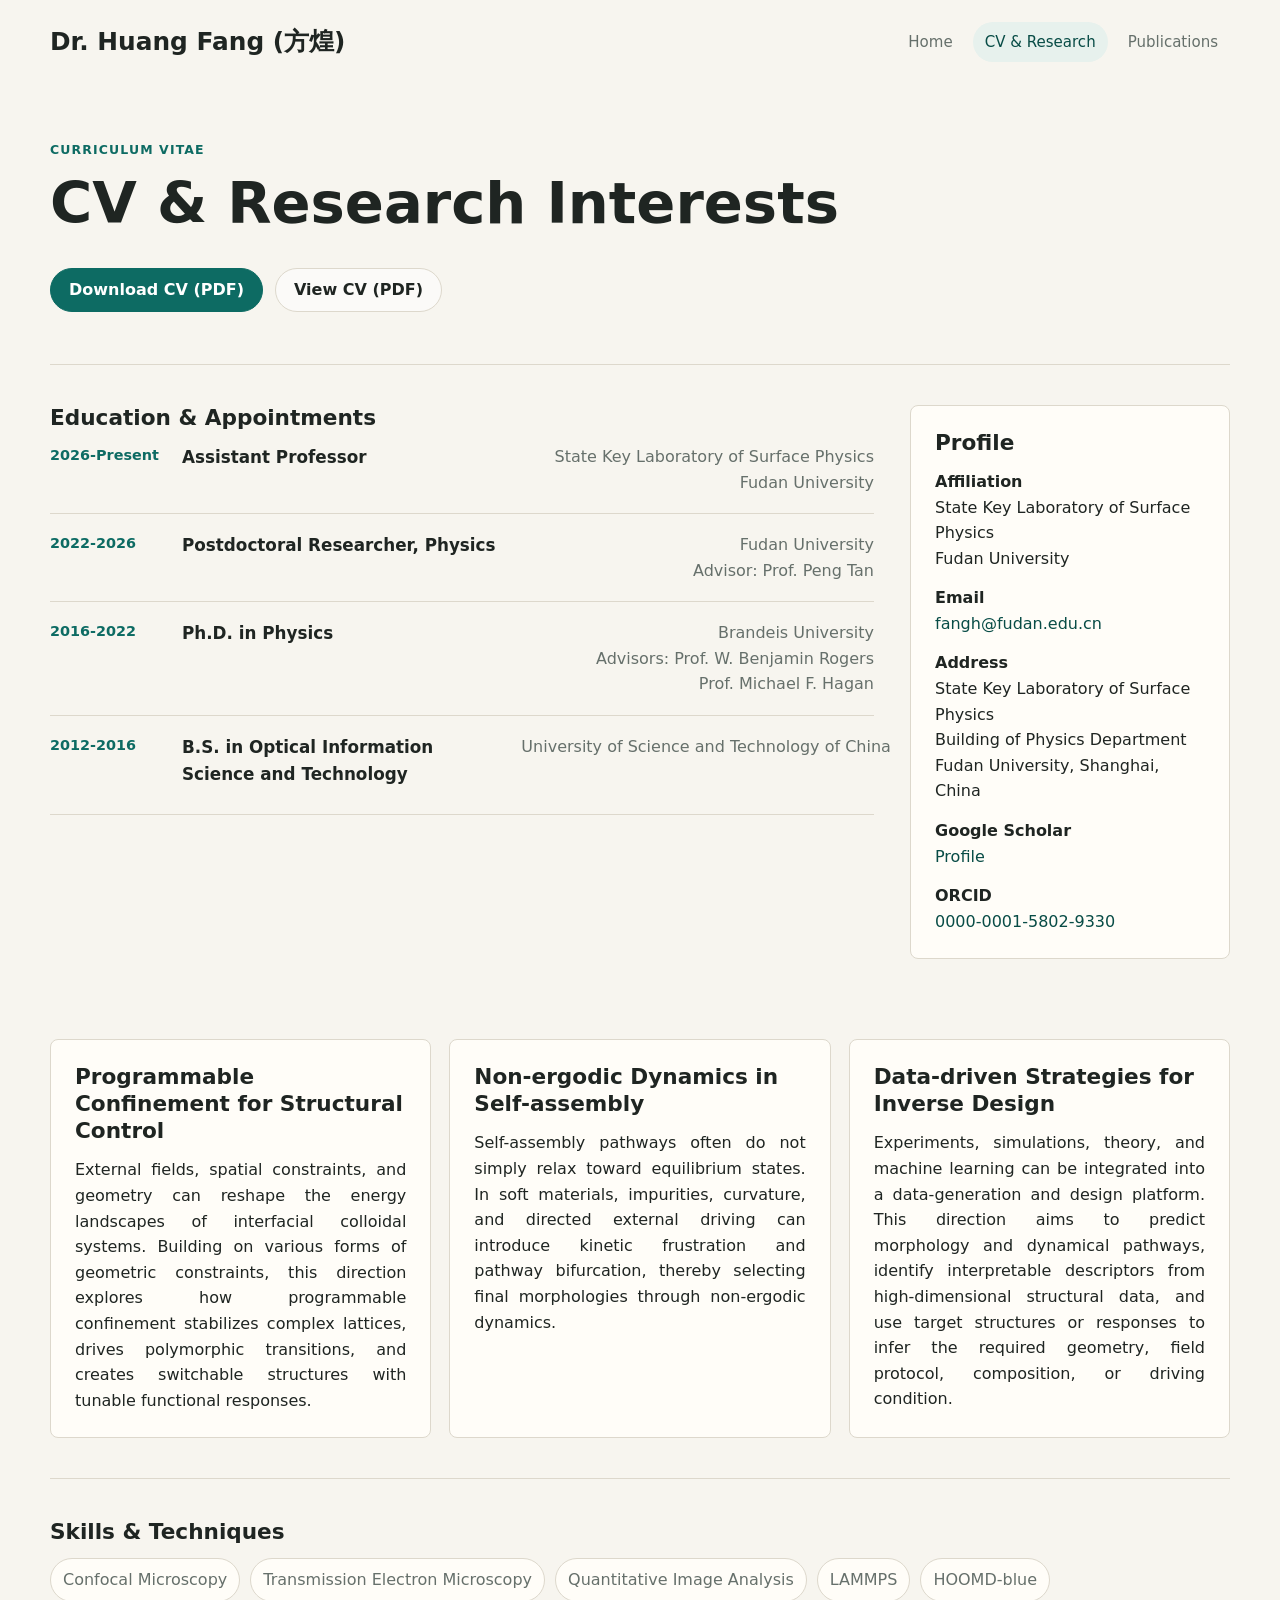
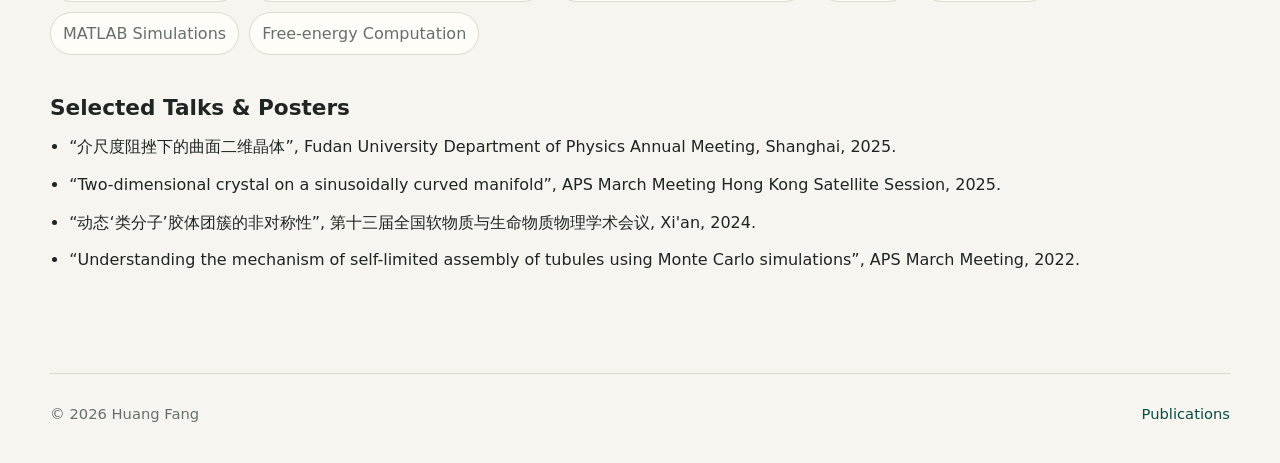
==== resume.html @ 9b227d9d "Add latest CV PDF with download and viewing links" ====
<!doctype html>
<html lang="en">
  <head>
    <meta charset="utf-8">
    <meta name="viewport" content="width=device-width, initial-scale=1">
    <title>CV & Research | Huang Fang</title>
    <meta name="description" content="CV and research interests of Huang Fang, Assistant Professor at the State Key Laboratory of Surface Physics, Fudan University.">
    <link rel="icon" href="favicon.svg" type="image/svg+xml">
    <link rel="stylesheet" href="styles.css">
  </head>
  <body>
    <header class="site-header">
      <a class="brand" href="index.html">Dr. Huang Fang (方煌)</a>
      <nav class="nav" aria-label="Main navigation">
        <a href="index.html">Home</a>
        <a aria-current="page" href="resume.html">CV & Research</a>
        <a href="publications.html">Publications</a>
      </nav>
    </header>

    <main class="content-page">
      <section class="page-title">
        <p class="eyebrow">Curriculum Vitae</p>
        <h1>CV & Research Interests</h1>
        <div class="hero-actions">
          <a class="button primary" href="assets/documents/Huang-Fang-CV.pdf" download="Huang-Fang-CV.pdf">Download CV (PDF)</a>
          <a class="button" href="assets/documents/Huang-Fang-CV.pdf">View CV (PDF)</a>
        </div>
      </section>

      <section class="two-column">
        <div>
          <h2>Education & Appointments</h2>
          <div class="timeline">
            <article>
              <span>2026-Present</span>
              <h3>Assistant Professor</h3>
              <p class="timeline-meta">State Key Laboratory of Surface Physics<br>Fudan University</p>
            </article>
            <article>
              <span>2022-2026</span>
              <h3>Postdoctoral Researcher, Physics</h3>
              <p class="timeline-meta">Fudan University<br>Advisor: Prof. Peng Tan</p>
            </article>
            <article>
              <span>2016-2022</span>
              <h3>Ph.D. in Physics</h3>
              <p class="timeline-meta">Brandeis University<br>Advisors: Prof. W. Benjamin Rogers<br>Prof. Michael F. Hagan</p>
            </article>
            <article>
              <span>2012-2016</span>
              <h3>B.S. in Optical Information Science and Technology</h3>
              <p class="timeline-meta no-wrap">University of Science and Technology of China</p>
            </article>
          </div>
        </div>
        <aside class="info-box">
          <h2>Profile</h2>
          <p><strong>Affiliation</strong><br>State Key Laboratory of Surface Physics<br>Fudan University</p>
          <p><strong>Email</strong><br><a href="mailto:fangh@fudan.edu.cn">fangh@fudan.edu.cn</a></p>
          <p><strong>Address</strong><br>State Key Laboratory of Surface Physics<br>Building of Physics Department<br>Fudan University, Shanghai, China</p>
          <p><strong>Google Scholar</strong><br><a href="https://scholar.google.com/citations?user=R6jO-J0AAAAJ&hl=zh-CN" target="_blank" rel="noreferrer">Profile</a></p>
          <p><strong>ORCID</strong><br><a href="https://orcid.org/0000-0001-5802-9330" target="_blank" rel="noreferrer">0000-0001-5802-9330</a></p>
        </aside>
      </section>

      <section class="research-blocks">
        <article id="programmable-confinement">
          <h2>Programmable Confinement for Structural Control</h2>
          <p>
            External fields, spatial constraints, and geometry can reshape the energy landscapes of interfacial
            colloidal systems. Building on various forms of geometric constraints, this direction explores how
            programmable confinement stabilizes complex lattices, drives polymorphic transitions, and creates
            switchable structures with tunable functional responses.
          </p>
        </article>
        <article id="non-ergodic-dynamics">
          <h2>Non-ergodic Dynamics in Self-assembly</h2>
          <p>
            Self-assembly pathways often do not simply relax toward equilibrium states. In soft materials,
            impurities, curvature, and directed external driving can introduce kinetic frustration and pathway
            bifurcation, thereby selecting final morphologies through non-ergodic dynamics.
          </p>
        </article>
        <article id="data-driven-design">
          <h2>Data-driven Strategies for Inverse Design</h2>
          <p>
            Experiments, simulations, theory, and machine learning can be integrated into a data-generation and
            design platform. This direction aims to predict morphology and dynamical pathways, identify
            interpretable descriptors from high-dimensional structural data, and use target structures or responses
            to infer the required geometry, field protocol, composition, or driving condition.
          </p>
        </article>
      </section>

      <section class="skills">
        <h2>Skills & Techniques</h2>
        <ul class="tag-list">
          <li>Confocal Microscopy</li>
          <li>Transmission Electron Microscopy</li>
          <li>Quantitative Image Analysis</li>
          <li>LAMMPS</li>
          <li>HOOMD-blue</li>
          <li>MATLAB Simulations</li>
          <li>Free-energy Computation</li>
        </ul>
      </section>

      <section>
        <h2>Selected Talks & Posters</h2>
        <ul class="compact-list">
          <li>“介尺度阻挫下的曲面二维晶体”, Fudan University Department of Physics Annual Meeting, Shanghai, 2025.</li>
          <li>“Two-dimensional crystal on a sinusoidally curved manifold”, APS March Meeting Hong Kong Satellite Session, 2025.</li>
          <li>“动态‘类分子’胶体团簇的非对称性”, 第十三届全国软物质与生命物质物理学术会议, Xi'an, 2024.</li>
          <li>“Understanding the mechanism of self-limited assembly of tubules using Monte Carlo simulations”, APS March Meeting, 2022.</li>
        </ul>
      </section>
    </main>

    <footer class="site-footer">
      <span>© 2026 Huang Fang</span>
      <span><a href="publications.html">Publications</a></span>
    </footer>
  </body>
</html>
---- styles.css ----
:root {
  --bg: #f7f5ef;
  --panel: #fffdf8;
  --ink: #1f2522;
  --muted: #66706b;
  --line: #ddd8cc;
  --accent: #0d6b63;
  --accent-dark: #084c46;
  --soft: #e7f1ed;
  --shadow: 0 18px 55px rgba(31, 37, 34, 0.10);
}

* {
  box-sizing: border-box;
}

body {
  margin: 0;
  color: var(--ink);
  background: var(--bg);
  font-family: Inter, ui-sans-serif, system-ui, -apple-system, BlinkMacSystemFont, "Segoe UI", sans-serif;
  line-height: 1.6;
}

a {
  color: var(--accent-dark);
  text-decoration: none;
}

a:hover {
  text-decoration: underline;
}

img {
  display: block;
  max-width: 100%;
}

.site-header {
  display: flex;
  align-items: center;
  justify-content: space-between;
  gap: 24px;
  width: min(1180px, calc(100% - 40px));
  margin: 0 auto;
  padding: 22px 0;
}

.brand {
  color: var(--ink);
  font-size: 1.55rem;
  font-weight: 820;
  letter-spacing: 0;
}

.nav {
  display: flex;
  flex-wrap: wrap;
  gap: 8px;
}

.nav a {
  color: var(--muted);
  padding: 8px 12px;
  border-radius: 999px;
  font-size: 0.94rem;
}

.nav a:hover,
.nav a[aria-current="page"] {
  color: var(--accent-dark);
  background: var(--soft);
  text-decoration: none;
}

.hero {
  display: grid;
  grid-template-columns: minmax(0, 1fr) 440px;
  gap: 52px;
  align-items: center;
  width: min(1180px, calc(100% - 40px));
  min-height: calc(100vh - 96px);
  margin: 0 auto;
  padding: 54px 0 80px;
}

.hero-copy h1,
.page-title h1 {
  max-width: 820px;
  margin: 0;
  font-size: clamp(2.1rem, 4.5vw, 4.45rem);
  line-height: 1.04;
  letter-spacing: 0;
}

.lead {
  max-width: 760px;
  margin: 24px 0 0;
  color: var(--muted);
  font-size: 1.18rem;
}

.eyebrow {
  margin: 0 0 14px;
  color: var(--accent);
  font-size: 0.78rem;
  font-weight: 780;
  letter-spacing: 0.09em;
  text-transform: uppercase;
}

.hero-actions {
  display: flex;
  flex-wrap: wrap;
  gap: 12px;
  margin-top: 34px;
}

.button {
  display: inline-flex;
  align-items: center;
  justify-content: center;
  min-height: 44px;
  padding: 0 18px;
  border: 1px solid var(--line);
  border-radius: 999px;
  color: var(--ink);
  background: rgba(255, 255, 255, 0.58);
  font-weight: 680;
}

.button:hover {
  border-color: var(--accent);
  text-decoration: none;
}

.button.primary {
  color: white;
  border-color: var(--accent);
  background: var(--accent);
}

.portrait-panel {
  margin: 0;
  padding: 18px;
  border: 1px solid var(--line);
  border-radius: 8px;
  background: var(--panel);
  box-shadow: var(--shadow);
}

.portrait-panel img {
  width: 100%;
  aspect-ratio: 4 / 3;
  object-fit: cover;
  object-position: center;
  border-radius: 6px;
}

.portrait-panel figcaption {
  margin-top: 14px;
  color: var(--muted);
  font-size: 0.9rem;
}

.section-grid,
.featured,
.content-page {
  width: min(1180px, calc(100% - 40px));
  margin: 0 auto;
}

.section-grid {
  display: grid;
  grid-template-columns: repeat(3, minmax(0, 1fr));
  gap: 28px;
  padding: 56px 0;
  border-top: 1px solid var(--line);
}

.section-grid article,
.research-blocks article,
.info-box,
.publication-card {
  border: 1px solid var(--line);
  border-radius: 8px;
  background: var(--panel);
}

.section-grid article,
.research-blocks article,
.info-box {
  padding: 24px;
}

h2 {
  margin: 0 0 12px;
  font-size: 1.35rem;
  line-height: 1.25;
}

h3 {
  margin: 4px 0 8px;
  font-size: 1.05rem;
}

p {
  margin: 0 0 14px;
}

p:last-child {
  margin-bottom: 0;
}

.lead,
.section-grid p,
.research-blocks p,
.publication-card p:not(.pub-meta),
.all-publications li {
  text-align: justify;
  text-justify: inter-word;
}

.featured {
  padding: 56px 0 84px;
}

.section-heading {
  display: flex;
  align-items: end;
  justify-content: space-between;
  gap: 24px;
  margin-bottom: 24px;
}

.featured .section-heading {
  display: block;
  text-align: center;
}

.section-heading h2 {
  max-width: 680px;
  margin-left: auto;
  margin-right: auto;
  font-size: clamp(1.9rem, 3vw, 3rem);
}

.feature-list {
  display: grid;
  grid-template-columns: repeat(3, minmax(0, 1fr));
  gap: 18px;
}

.feature-card {
  overflow: hidden;
  border: 1px solid var(--line);
  border-radius: 8px;
  color: var(--ink);
  background: var(--panel);
}

.feature-card:hover {
  border-color: var(--accent);
  text-decoration: none;
}

.feature-card img {
  width: 100%;
  aspect-ratio: 4 / 3;
  object-fit: contain;
  background: white;
}

.feature-card span {
  display: block;
  padding: 16px;
  font-weight: 720;
  line-height: 1.35;
}

.content-page {
  padding: 56px 0 88px;
}

.page-title {
  padding-bottom: 52px;
}

.two-column {
  display: grid;
  grid-template-columns: minmax(0, 1fr) 320px;
  gap: 36px;
  align-items: start;
  padding: 40px 0;
  border-top: 1px solid var(--line);
}

.timeline {
  display: grid;
  gap: 18px;
}

.timeline article {
  display: grid;
  grid-template-columns: 110px minmax(170px, 0.9fr) minmax(330px, 1fr);
  gap: 22px;
  align-items: start;
  padding-bottom: 18px;
  border-bottom: 1px solid var(--line);
}

.timeline span,
.pub-meta {
  color: var(--accent);
  font-size: 0.9rem;
  font-weight: 760;
}

.timeline h3 {
  margin-top: 0;
}

.timeline-meta {
  color: var(--muted);
  text-align: right;
}

.no-wrap {
  white-space: nowrap;
}

.research-blocks {
  display: grid;
  grid-template-columns: repeat(3, minmax(0, 1fr));
  gap: 18px;
  padding: 40px 0;
}

code {
  padding: 2px 5px;
  border-radius: 5px;
  background: var(--soft);
  color: var(--accent-dark);
  font-size: 0.92em;
}

.skills,
.all-publications {
  padding: 40px 0;
  border-top: 1px solid var(--line);
}

.tag-list {
  display: flex;
  flex-wrap: wrap;
  gap: 10px;
  margin: 0;
  padding: 0;
  list-style: none;
}

.tag-list li {
  padding: 8px 12px;
  border: 1px solid var(--line);
  border-radius: 999px;
  background: var(--panel);
  color: var(--muted);
}

.compact-list,
.direction-list,
.all-publications ol {
  margin: 0;
  padding-left: 1.2rem;
}

.compact-list li,
.direction-list li,
.all-publications li {
  margin-bottom: 12px;
}

.direction-list {
  color: var(--muted);
}

.publication-grid {
  display: grid;
  gap: 34px;
}

.publication-card {
  display: grid;
  grid-template-columns: 260px minmax(0, 1fr);
  gap: 30px;
  padding: 20px;
}

.publication-card img {
  width: 100%;
  height: auto;
  max-height: 230px;
  object-fit: contain;
  background: white;
  align-self: center;
}

.publication-card div {
  padding: 0;
}

.publication-card h2 {
  font-size: clamp(1.25rem, 1.8vw, 1.75rem);
}

.authors {
  color: var(--muted);
  font-size: 0.95rem;
}

.site-footer {
  display: flex;
  align-items: center;
  justify-content: space-between;
  gap: 20px;
  width: min(1180px, calc(100% - 40px));
  margin: 0 auto;
  padding: 28px 0 38px;
  border-top: 1px solid var(--line);
  color: var(--muted);
  font-size: 0.92rem;
}

@media (max-width: 860px) {
  .site-header,
  .site-footer {
    align-items: flex-start;
    flex-direction: column;
  }

  .hero,
  .two-column,
  .publication-card {
    grid-template-columns: 1fr;
  }

  .hero {
    min-height: auto;
    padding-top: 30px;
  }

  .portrait-panel {
    max-width: 520px;
  }

  .section-grid,
  .feature-list,
  .research-blocks {
    grid-template-columns: 1fr;
  }

  .timeline article {
    grid-template-columns: 1fr;
    gap: 4px;
  }

  .timeline-meta {
    text-align: left;
  }

  .no-wrap {
    white-space: normal;
  }

  .publication-card div {
    padding: 0 20px 22px;
  }
}

@media (max-width: 520px) {
  .site-header,
  .section-grid,
  .featured,
  .content-page,
  .site-footer,
  .hero {
    width: min(100% - 28px, 1180px);
  }

  .nav a {
    padding: 7px 9px;
  }

  .hero-copy h1,
  .page-title h1 {
    font-size: 2rem;
  }
}
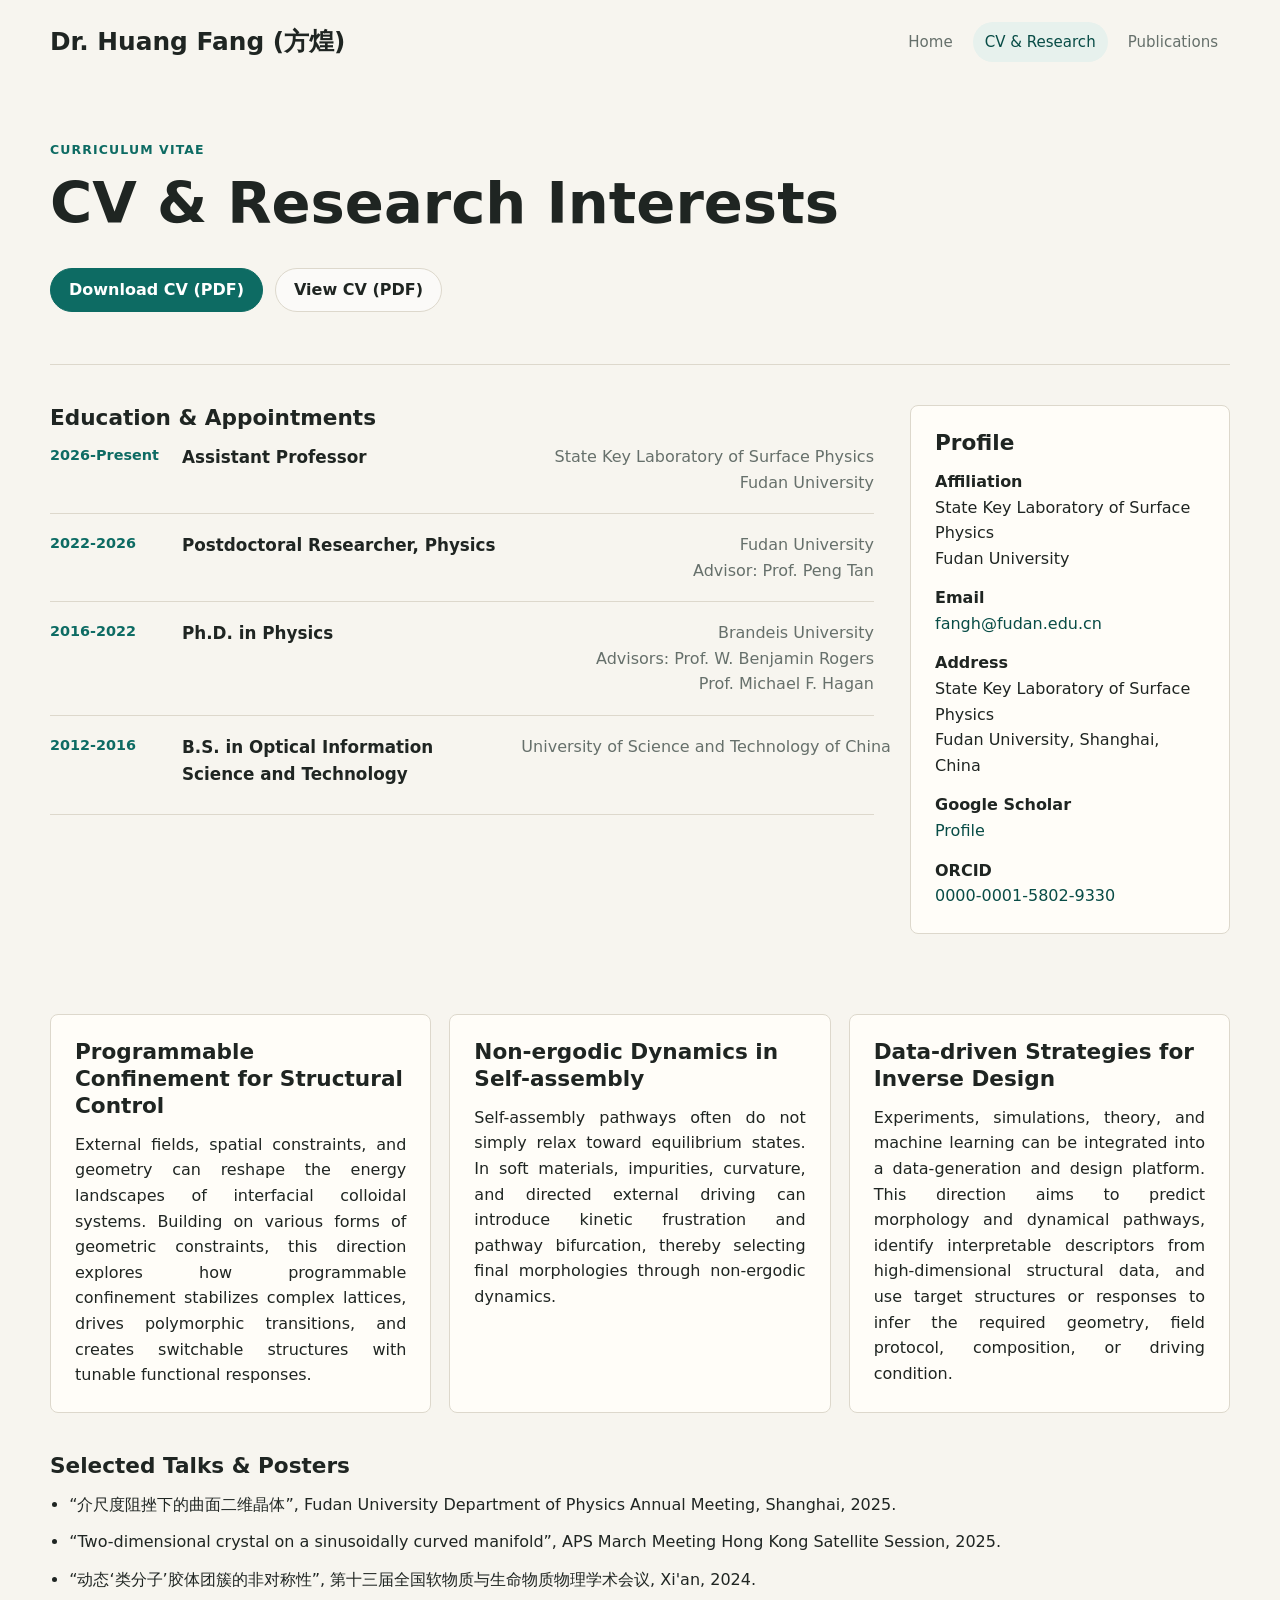
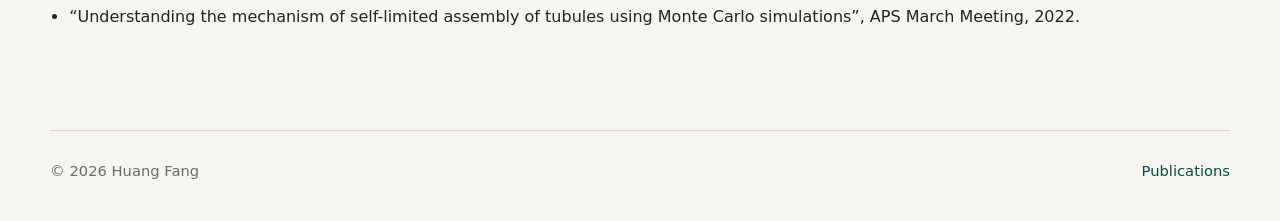
==== commit 5d642c2a: "Refine academic CV sections and correct laboratory affiliation" ====
--- a/resume.html
+++ b/resume.html
@@ -23,8 +23,8 @@
         <p class="eyebrow">Curriculum Vitae</p>
         <h1>CV & Research Interests</h1>
         <div class="hero-actions">
-          <a class="button primary" href="assets/documents/Huang-Fang-CV.pdf" download="Huang-Fang-CV.pdf">Download CV (PDF)</a>
-          <a class="button" href="assets/documents/Huang-Fang-CV.pdf">View CV (PDF)</a>
+          <a class="button primary" href="assets/documents/Huang-Fang-CV.pdf?v=20261112-4" download="Huang-Fang-CV.pdf">Download CV (PDF)</a>
+          <a class="button" href="assets/documents/Huang-Fang-CV.pdf?v=20261112-4">View CV (PDF)</a>
         </div>
       </section>
 
@@ -58,7 +58,7 @@
           <h2>Profile</h2>
           <p><strong>Affiliation</strong><br>State Key Laboratory of Surface Physics<br>Fudan University</p>
           <p><strong>Email</strong><br><a href="mailto:fangh@fudan.edu.cn">fangh@fudan.edu.cn</a></p>
-          <p><strong>Address</strong><br>State Key Laboratory of Surface Physics<br>Building of Physics Department<br>Fudan University, Shanghai, China</p>
+          <p><strong>Address</strong><br>State Key Laboratory of Surface Physics<br>Fudan University, Shanghai, China</p>
           <p><strong>Google Scholar</strong><br><a href="https://scholar.google.com/citations?user=R6jO-J0AAAAJ&hl=zh-CN" target="_blank" rel="noreferrer">Profile</a></p>
           <p><strong>ORCID</strong><br><a href="https://orcid.org/0000-0001-5802-9330" target="_blank" rel="noreferrer">0000-0001-5802-9330</a></p>
         </aside>
@@ -93,19 +93,6 @@
         </article>
       </section>
 
-      <section class="skills">
-        <h2>Skills & Techniques</h2>
-        <ul class="tag-list">
-          <li>Confocal Microscopy</li>
-          <li>Transmission Electron Microscopy</li>
-          <li>Quantitative Image Analysis</li>
-          <li>LAMMPS</li>
-          <li>HOOMD-blue</li>
-          <li>MATLAB Simulations</li>
-          <li>Free-energy Computation</li>
-        </ul>
-      </section>
-
       <section>
         <h2>Selected Talks & Posters</h2>
         <ul class="compact-list">
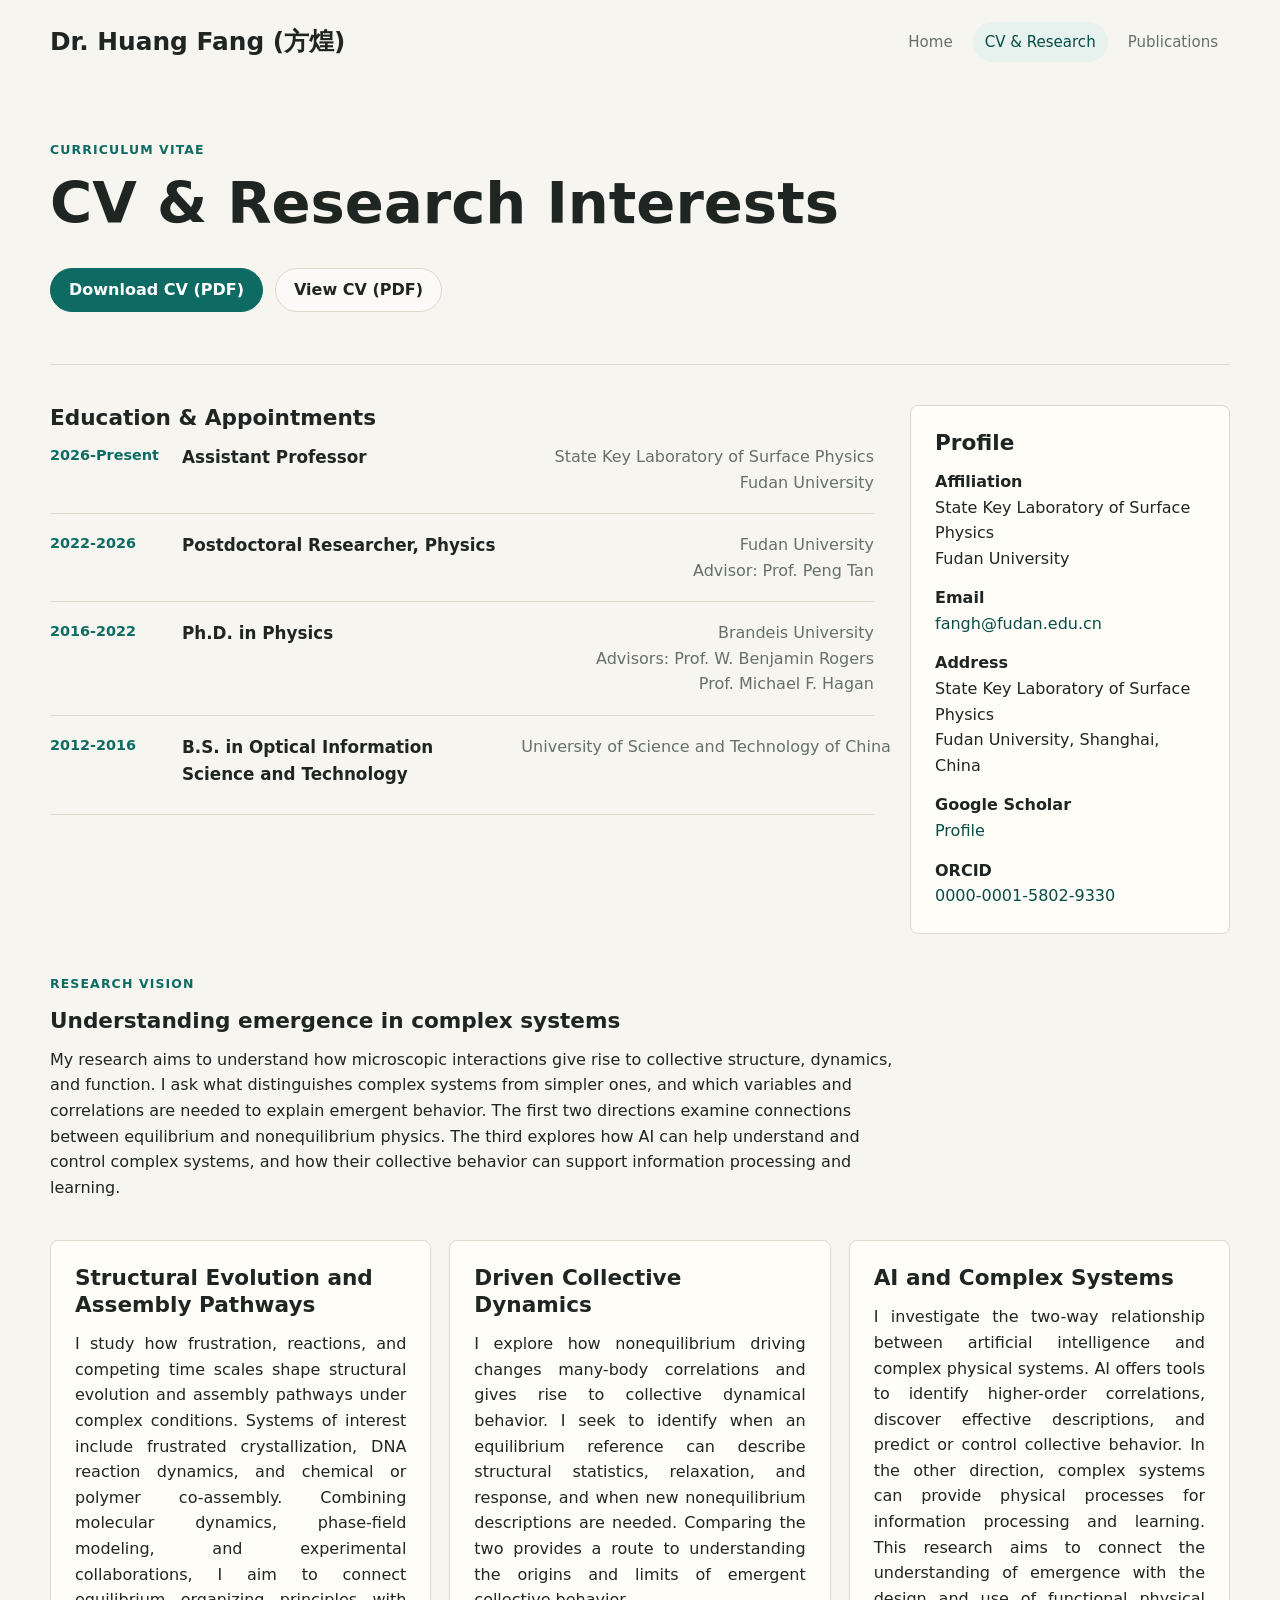
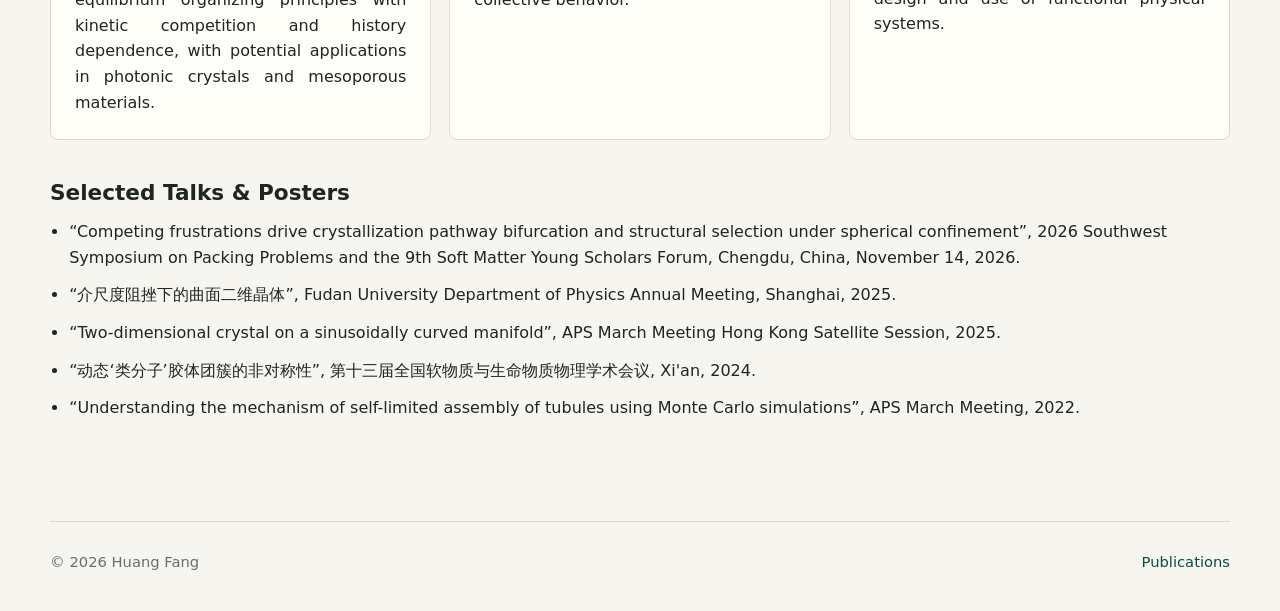
==== commit 10ca9186: "Update research vision and directions and add Chengdu Packing talk" ====
--- a/resume.html
+++ b/resume.html
@@ -4,7 +4,7 @@
     <meta charset="utf-8">
     <meta name="viewport" content="width=device-width, initial-scale=1">
     <title>CV & Research | Huang Fang</title>
-    <meta name="description" content="CV and research interests of Huang Fang, Assistant Professor at the State Key Laboratory of Surface Physics, Fudan University.">
+    <meta name="description" content="Research interests and academic background of Huang Fang at Fudan University: emergence, assembly pathways, driven collective dynamics, and AI and complex systems.">
     <link rel="icon" href="favicon.svg" type="image/svg+xml">
     <link rel="stylesheet" href="styles.css">
   </head>
@@ -23,8 +23,8 @@
         <p class="eyebrow">Curriculum Vitae</p>
         <h1>CV & Research Interests</h1>
         <div class="hero-actions">
-          <a class="button primary" href="assets/documents/Huang-Fang-CV.pdf?v=20261112-4" download="Huang-Fang-CV.pdf">Download CV (PDF)</a>
-          <a class="button" href="assets/documents/Huang-Fang-CV.pdf?v=20261112-4">View CV (PDF)</a>
+          <a class="button primary" href="assets/documents/Huang-Fang-CV.pdf?v=20261112-5" download="Huang-Fang-CV.pdf">Download CV (PDF)</a>
+          <a class="button" href="assets/documents/Huang-Fang-CV.pdf?v=20261112-5">View CV (PDF)</a>
         </div>
       </section>
 
@@ -64,31 +64,49 @@
         </aside>
       </section>
 
-      <section class="research-blocks">
+      <section class="research-overview" aria-labelledby="research-vision">
+        <p class="eyebrow">Research Vision</p>
+        <h2 id="research-vision">Understanding emergence in complex systems</h2>
+        <p>
+          My research aims to understand how microscopic interactions give rise to collective structure,
+          dynamics, and function. I ask what distinguishes complex systems from simpler ones, and
+          which variables and correlations are needed to explain emergent behavior. The first two directions
+          examine connections between equilibrium and nonequilibrium physics. The third explores how AI can
+          help understand and control complex systems, and how their collective behavior can support
+          information processing and learning.
+        </p>
+      </section>
+
+      <section class="research-blocks" aria-label="Research directions">
         <article id="programmable-confinement">
-          <h2>Programmable Confinement for Structural Control</h2>
+          <h2>Structural Evolution and Assembly Pathways</h2>
           <p>
-            External fields, spatial constraints, and geometry can reshape the energy landscapes of interfacial
-            colloidal systems. Building on various forms of geometric constraints, this direction explores how
-            programmable confinement stabilizes complex lattices, drives polymorphic transitions, and creates
-            switchable structures with tunable functional responses.
+            I study how frustration, reactions, and competing time scales shape structural evolution and
+            assembly pathways under complex conditions. Systems of interest include frustrated crystallization,
+            DNA reaction dynamics, and chemical or polymer co-assembly. Combining molecular dynamics,
+            phase-field modeling, and experimental collaborations, I aim to connect equilibrium organizing
+            principles with kinetic competition and history dependence, with potential applications in photonic
+            crystals and mesoporous materials.
           </p>
         </article>
         <article id="non-ergodic-dynamics">
-          <h2>Non-ergodic Dynamics in Self-assembly</h2>
+          <h2>Driven Collective Dynamics</h2>
           <p>
-            Self-assembly pathways often do not simply relax toward equilibrium states. In soft materials,
-            impurities, curvature, and directed external driving can introduce kinetic frustration and pathway
-            bifurcation, thereby selecting final morphologies through non-ergodic dynamics.
+            I explore how nonequilibrium driving changes many-body correlations and gives rise to collective
+            dynamical behavior. I seek to identify when an equilibrium reference can describe structural
+            statistics, relaxation, and response, and when new nonequilibrium descriptions are needed.
+            Comparing the two provides a route to understanding the origins and limits of emergent
+            collective behavior.
           </p>
         </article>
         <article id="data-driven-design">
-          <h2>Data-driven Strategies for Inverse Design</h2>
+          <h2>AI and Complex Systems</h2>
           <p>
-            Experiments, simulations, theory, and machine learning can be integrated into a data-generation and
-            design platform. This direction aims to predict morphology and dynamical pathways, identify
-            interpretable descriptors from high-dimensional structural data, and use target structures or responses
-            to infer the required geometry, field protocol, composition, or driving condition.
+            I investigate the two-way relationship between artificial intelligence and complex physical
+            systems. AI offers tools to identify higher-order correlations, discover effective descriptions,
+            and predict or control collective behavior. In the other direction, complex systems can provide
+            physical processes for information processing and learning. This research aims to connect the
+            understanding of emergence with the design and use of functional physical systems.
           </p>
         </article>
       </section>
@@ -96,6 +114,7 @@
       <section>
         <h2>Selected Talks & Posters</h2>
         <ul class="compact-list">
+          <li>“Competing frustrations drive crystallization pathway bifurcation and structural selection under spherical confinement”, 2026 Southwest Symposium on Packing Problems and the 9th Soft Matter Young Scholars Forum, Chengdu, China, November 14, 2026.</li>
           <li>“介尺度阻挫下的曲面二维晶体”, Fudan University Department of Physics Annual Meeting, Shanghai, 2025.</li>
           <li>“Two-dimensional crystal on a sinusoidally curved manifold”, APS March Meeting Hong Kong Satellite Session, 2025.</li>
           <li>“动态‘类分子’胶体团簇的非对称性”, 第十三届全国软物质与生命物质物理学术会议, Xi'an, 2024.</li>
--- a/styles.css
+++ b/styles.css
@@ -329,6 +329,10 @@
   white-space: nowrap;
 }
 
+.research-overview {
+  max-width: 85ch;
+}
+
 .research-blocks {
   display: grid;
   grid-template-columns: repeat(3, minmax(0, 1fr));
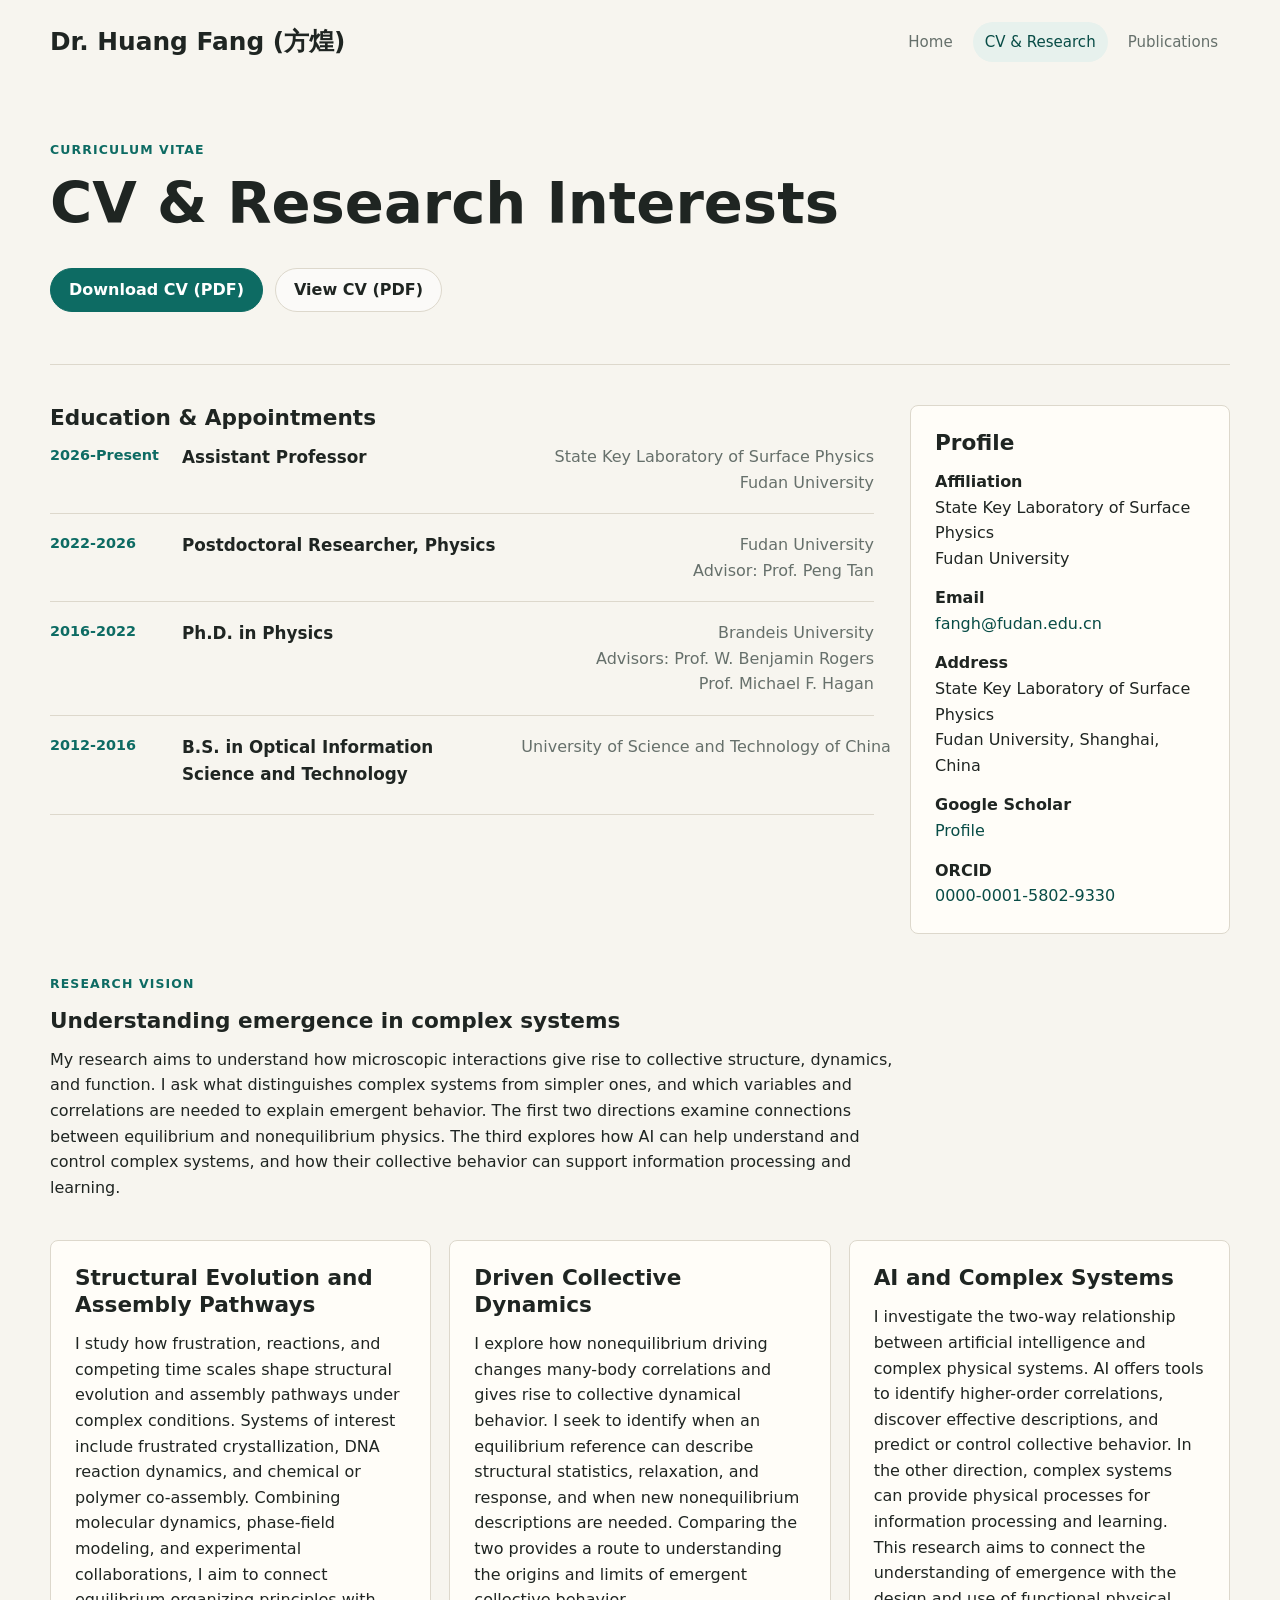
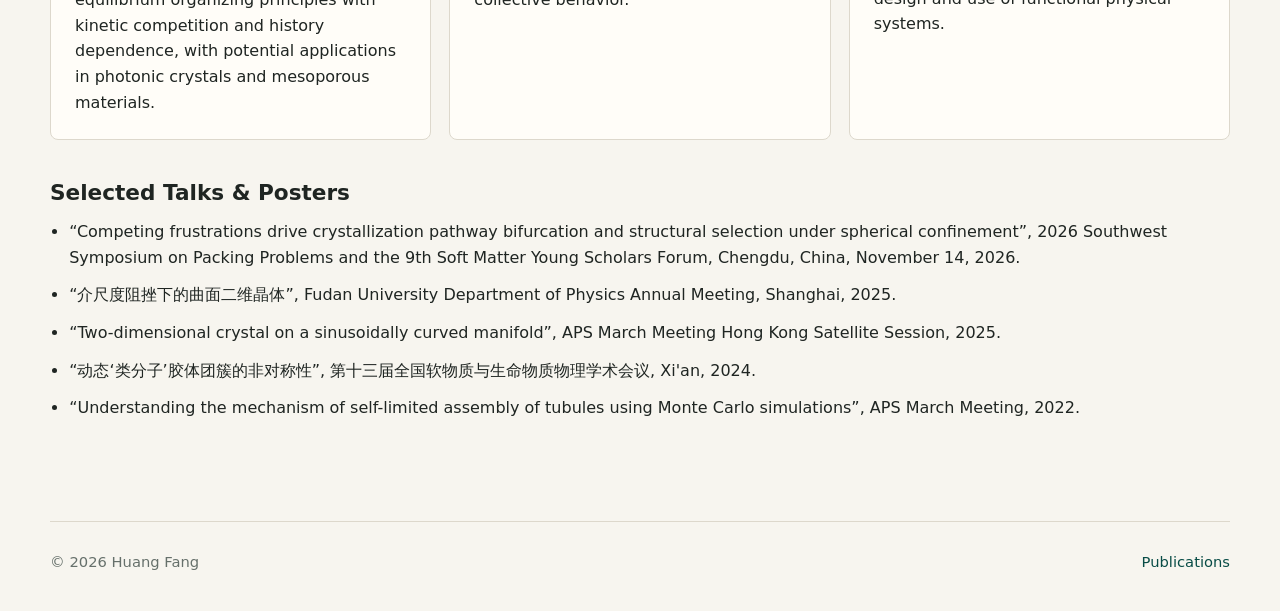
==== commit e06f4588: "Update CV research and Chengdu talk and improve responsive layout" ====
--- a/resume.html
+++ b/resume.html
@@ -6,7 +6,7 @@
     <title>CV & Research | Huang Fang</title>
     <meta name="description" content="Research interests and academic background of Huang Fang at Fudan University: emergence, assembly pathways, driven collective dynamics, and AI and complex systems.">
     <link rel="icon" href="favicon.svg" type="image/svg+xml">
-    <link rel="stylesheet" href="styles.css">
+    <link rel="stylesheet" href="styles.css?v=20261120-layout">
   </head>
   <body>
     <header class="site-header">
@@ -23,8 +23,8 @@
         <p class="eyebrow">Curriculum Vitae</p>
         <h1>CV & Research Interests</h1>
         <div class="hero-actions">
-          <a class="button primary" href="assets/documents/Huang-Fang-CV.pdf?v=20261112-5" download="Huang-Fang-CV.pdf">Download CV (PDF)</a>
-          <a class="button" href="assets/documents/Huang-Fang-CV.pdf?v=20261112-5">View CV (PDF)</a>
+          <a class="button primary" href="assets/documents/Huang-Fang-CV.pdf?v=20261120" download="Huang-Fang-CV.pdf">Download CV (PDF)</a>
+          <a class="button" href="assets/documents/Huang-Fang-CV.pdf?v=20261120">View CV (PDF)</a>
         </div>
       </section>
 
--- a/styles.css
+++ b/styles.css
@@ -214,7 +214,11 @@
 
 .lead,
 .section-grid p,
-.research-blocks p,
+.research-overview p,
+.research-blocks p {
+  text-align: left;
+}
+
 .publication-card p:not(.pub-meta),
 .all-publications li {
   text-align: justify;
@@ -435,6 +439,33 @@
   font-size: 0.92rem;
 }
 
+@media (min-width: 861px) and (max-width: 1100px) {
+  .timeline article {
+    grid-template-columns: 110px minmax(0, 1fr);
+    column-gap: 18px;
+    row-gap: 4px;
+  }
+
+  .timeline span {
+    grid-row: 1 / span 2;
+  }
+
+  .timeline-meta {
+    grid-column: 2;
+    text-align: left;
+  }
+
+  .timeline .no-wrap {
+    white-space: normal;
+  }
+}
+
+@media (max-width: 1100px) {
+  .research-blocks {
+    grid-template-columns: 1fr;
+  }
+}
+
 @media (max-width: 860px) {
   .site-header,
   .site-footer {
